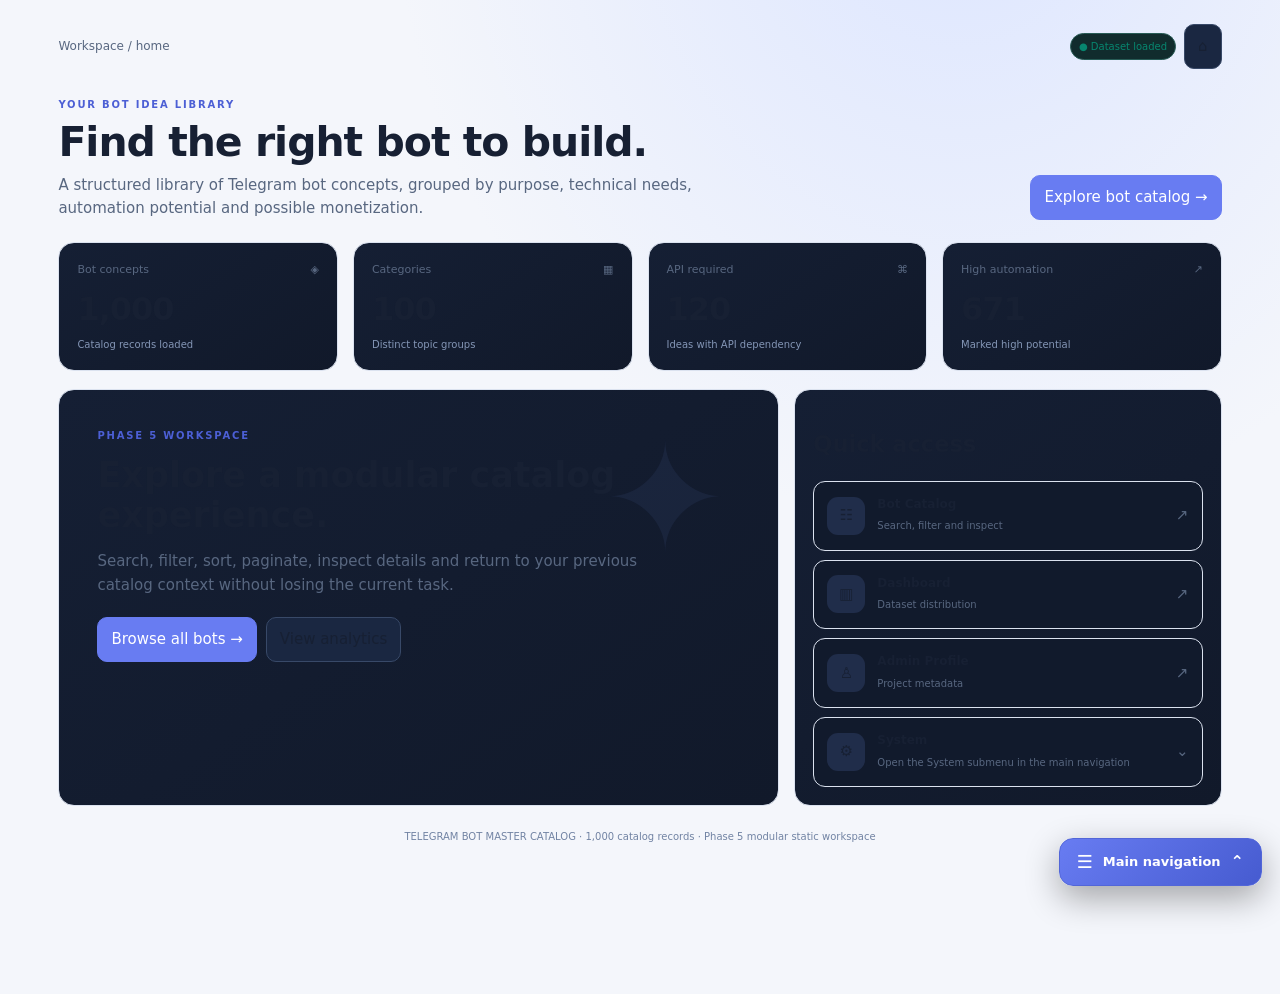
==== index.html @ 7a66b1f0 "feat: load Search Engine before Catalog UI" ====
<!doctype html>
<html lang="en">
<head>
<meta charset="utf-8"><meta name="viewport" content="width=device-width,initial-scale=1,viewport-fit=cover"><meta name="theme-color" content="#10172a"><meta http-equiv="Content-Security-Policy" content="default-src 'self'; script-src 'self'; connect-src 'self'; img-src 'self' data: blob:; style-src 'self' 'unsafe-inline'; base-uri 'self'; form-action 'self'; object-src 'none'">
<title>Telegram Bot Master Catalog</title>
<link rel="stylesheet" href="./assets/css/app.css">
</head>
<body>
<div class="shell">

<main><div class="topbar"><div class="breadcrumb">Workspace / <span id="breadcrumb">Home</span></div><div class="topright"><span class="status" id="dataStatus">● Loading data</span><button class="button" id="menuTop" aria-label="Go to Home">⌂</button></div></div>
<section class="page active" id="page-home"><div class="pagehead"><div><div class="eyebrow">Your bot idea library</div><h1>Find the right bot to build.</h1><p>A structured library of Telegram bot concepts, grouped by purpose, technical needs, automation potential and possible monetization.</p></div><button class="button primary" data-go="catalog">Explore bot catalog →</button></div><div class="grid stats"><div class="card"><div class="statlabel">Bot concepts <span>◈</span></div><strong class="statvalue" id="homeTotal">—</strong><div class="statfoot">Catalog records loaded</div></div><div class="card"><div class="statlabel">Categories <span>▦</span></div><strong class="statvalue" id="homeCats">—</strong><div class="statfoot">Distinct topic groups</div></div><div class="card"><div class="statlabel">API required <span>⌘</span></div><strong class="statvalue" id="homeApi">—</strong><div class="statfoot">Ideas with API dependency</div></div><div class="card"><div class="statlabel">High automation <span>↗</span></div><strong class="statvalue" id="homeAuto">—</strong><div class="statfoot">Marked high potential</div></div></div><div class="grid homegrid"><div class="card welcome"><div class="eyebrow">Phase 5 workspace</div><h2>Explore a modular catalog experience.</h2><p>Search, filter, sort, paginate, inspect details and return to your previous catalog context without losing the current task.</p><div class="actions"><button class="button primary" data-go="catalog">Browse all bots →</button><button class="button" data-go="dashboard">View analytics</button></div></div><div class="card"><h2>Quick access</h2><div class="quicklinks"><a class="quicklink" href="#catalog" data-route="catalog"><span class="quickicon">☷</span><span><strong>Bot Catalog</strong><small>Search, filter and inspect</small></span><span class="arrow">↗</span></a><a class="quicklink" href="#dashboard" data-route="dashboard"><span class="quickicon">▥</span><span><strong>Dashboard</strong><small>Dataset distribution</small></span><span class="arrow">↗</span></a><a class="quicklink" href="#profile" data-route="profile"><span class="quickicon">♙</span><span><strong>Admin Profile</strong><small>Project metadata</small></span><span class="arrow">↗</span></a><button class="quicklink quicklink-button" type="button" data-open-system-menu><span class="quickicon">⚙</span><span><strong>System</strong><small>Open the System submenu in the main navigation</small></span><span class="arrow">⌄</span></button></div></div></div></section>
<section class="page" id="page-dashboard"><div class="pagehead"><div><div class="eyebrow">Catalog analytics</div><h1>Dashboard</h1><p>Figures are calculated from the catalog dataset loaded in this browser session.</p></div><button class="button" data-go="catalog">Open catalog →</button></div><div class="grid stats"><div class="card"><div class="statlabel">Total records</div><strong class="statvalue" id="dashTotal">—</strong><div class="statfoot">Parsed bot entries</div></div><div class="card"><div class="statlabel">Unique categories</div><strong class="statvalue" id="dashCats">—</strong><div class="statfoot">Distinct category labels</div></div><div class="card"><div class="statlabel">API required</div><strong class="statvalue" id="dashApi">—</strong><div class="statfoot">Based on source labels</div></div><div class="card"><div class="statlabel">High automation</div><strong class="statvalue" id="dashAuto">—</strong><div class="statfoot">Based on source labels</div></div></div><div class="grid split"><div class="card"><h2>Largest categories</h2><p class="sub">Number of bot concepts in each category</p><div id="categoryBars" class="barlist"><div class="empty">Waiting for dataset…</div></div></div><div class="card"><h2>Automation potential</h2><p class="sub">Distribution based on source labels</p><div id="automationBars" class="barlist"><div class="empty">Waiting for dataset…</div></div><div class="notice">Analytics describe catalog labels; they do not verify external APIs, operating cost or commercial demand.</div></div></div></section>
<section class="page" id="page-catalog"><div class="pagehead"><div><div class="eyebrow">Explore and compare</div><h1>Bot Catalog</h1><p>Search bot concepts, narrow the result set, sort matches and inspect an individual concept.</p></div><button class="button" id="exportBtn">↓ Export filtered CSV</button></div><div class="notice" role="note">Catalog scope: these are buildable bot concepts, not a verified directory of live Telegram bots. Public bot usernames, existence and current availability are not asserted.</div><div class="grid stats"><div class="card"><div class="statlabel">Matching bots</div><strong class="statvalue" id="matchStat">—</strong><div class="statfoot">Current filters</div></div><div class="card"><div class="statlabel">Categories</div><strong class="statvalue" id="catalogCatStat">—</strong><div class="statfoot">Available groups</div></div><div class="card"><div class="statlabel">API required</div><strong class="statvalue" id="catalogApiStat">—</strong><div class="statfoot">Full dataset</div></div><div class="card"><div class="statlabel">Page size</div><strong class="statvalue" id="pageSizeStat">25</strong><div class="statfoot">Rows per page</div></div></div><div class="card" style="margin-bottom:14px"><div class="tablehead" style="padding:0 0 14px;border:0"><div><h2>Find a bot</h2><div class="sub">Search covers the available catalog fields.</div></div><button class="button" id="resetFilters">Reset filters</button></div><div class="filterbar"><div class="search"><span class="searchicon">⌕</span><input id="search" class="field" placeholder="Search name, ID, purpose, technology…" aria-label="Search bot catalog"></div><select id="category" class="field" aria-label="Filter by category"><option value="">All categories</option></select><select id="api" class="field" aria-label="Filter by API requirement"><option value="">Any API requirement</option><option value="yes">API required</option><option value="no">No / optional</option></select><select id="automation" class="field" aria-label="Filter by automation potential"><option value="">Any automation potential</option><option value="উচ্চ">High</option><option value="মাঝারি">Medium</option><option value="নিম্ন">Low</option></select><select id="sort" class="field" aria-label="Sort catalog"><option value="default">Sort: source order</option><option value="name-asc">Name A–Z</option><option value="name-desc">Name Z–A</option><option value="category">Category</option></select></div></div><div class="card tablecard"><div class="tablehead"><div><h2>Catalog records</h2><div class="sub" id="resultCount">Preparing records…</div></div><label style="display:flex;align-items:center;gap:7px;color:var(--muted);font-size:11px">Rows <select id="pageSize" class="field" style="width:82px;padding:6px"><option>25</option><option>50</option><option>100</option></select></label></div><div class="tablewrap"><table><thead><tr><th>Bot ID</th><th>Bot name</th><th>Category</th><th>API</th><th>Automation</th><th>Monetization</th><th>Open</th></tr></thead><tbody id="rows"><tr><td colspan="7" class="empty">Loading bot records…</td></tr></tbody></table></div><div class="pagination"><span id="pageInfo">Page 1</span><div class="pagbuttons"><button class="button" id="prev">← Previous</button><button class="button primary" id="next">Next →</button></div></div></div></section>
<section class="page" id="page-bot"><div class="pagehead"><div><div class="eyebrow">Individual record</div><h1>Bot Details</h1><p>Review the source fields for one catalog record. Direct Bot ID routes are supported.</p></div><button class="button" data-go="catalog">← Back to Bot Catalog</button></div><div id="botDetail"><div class="card empty">No bot selected. Open the catalog and select a record.</div></div></section>
<section class="page" id="page-profile"><div class="pagehead"><div><div class="eyebrow">Workspace ownership</div><h1>Admin Profile</h1><p>Project metadata only. Admin authentication is not implemented; this page is not an authentication or user-management system.</p></div></div><div class="grid profilegrid"><div class="card profilecard"><div class="avatar">UN</div><div class="eyebrow">Catalog Maintainer</div><h2>Unique Network BD</h2><p>Telegram Bot Master Catalog</p><div class="actions" style="justify-content:center"><a class="button primary" href="https://github.com/uniquenetworkbd/Telegram-Bot-Master-Catalog" target="_blank" rel="noopener">Open GitHub ↗</a></div></div><div class="card"><h2>Workspace profile</h2><p class="sub">Current static project metadata</p><div class="profilemeta"><div class="metarow"><span>Project</span><strong>Telegram Bot Master Catalog</strong></div><div class="metarow"><span>Repository</span><strong>uniquenetworkbd/Telegram-Bot-Master-Catalog</strong></div><div class="metarow"><span>Catalog target</span><strong>100 categories × 10 ideas</strong></div><div class="metarow"><span>Data format</span><strong>CSV dataset</strong></div><div class="metarow"><span>Hosting design</span><strong>GitHub Pages compatible</strong></div><div class="metarow"><span>Admin login</span><span class="tag amber">Not configured</span></div></div><div class="notice">No private account details, login controls or admin permissions are exposed here.</div></div></div></section>

<div class="footer">TELEGRAM BOT MASTER CATALOG · <span id="footerCount">Dataset not loaded</span> · Phase 5 modular static workspace</div></main>

<span id="page" hidden data-current="1"></span>
<script src="./assets/js/catalog-repository.js"></script><script src="./assets/js/app-shell.js"></script><script src="./assets/js/engine-core.js"></script><script src="./assets/js/module-manager.js"></script><script src="./assets/js/search-engine.js"></script><script src="./assets/js/catalog-feature.js"></script><script src="./assets/js/main-engine.js"></script>
<script src="./assets/js/global-bottom-nav.js"></script></body></html>
---- assets/css/app.css ----
:root{color-scheme:dark;--bg:#0b1020;--surface:#121a2d;--surface2:#18233a;--line:#293751;--text:#f3f6ff;--muted:#a0aec7;--accent:#8b9cff;--accent2:#62d9c2;--danger:#ff9d9d;--shadow:0 14px 40px #0003}*{box-sizing:border-box}html{scroll-behavior:smooth}body{margin:0;background:radial-gradient(ellipse at 75% -15%,#25396a 0,transparent 42%),var(--bg);color:var(--text);font:15px/1.55 Inter,ui-sans-serif,system-ui,-apple-system,BlinkMacSystemFont,"Segoe UI",sans-serif}button,input,select{font:inherit}button,a,select{touch-action:manipulation}button:focus-visible,a:focus-visible,input:focus-visible,select:focus-visible{outline:2px solid var(--accent);outline-offset:3px}.shell{min-height:100vh;display:grid;grid-template-columns:250px minmax(0,1fr)}.sidebar{position:sticky;top:0;height:100vh;padding:20px 15px;background:#0c1324;border-right:1px solid var(--line);display:flex;flex-direction:column;gap:24px;z-index:5}.brand{display:flex;align-items:center;gap:11px;padding:3px 7px}.brandmark{width:40px;height:40px;display:grid;place-items:center;border-radius:13px;background:linear-gradient(135deg,#6687ff,#8c62e8);font-size:21px;flex:none}.brand strong{display:block;font-size:13px}.brand small{color:var(--muted);font-size:9px;letter-spacing:1.5px}.navlabel{padding:0 11px;color:#7384a6;font-size:10px;letter-spacing:1.7px;font-weight:800}.nav{display:grid;gap:6px}.nav>a{display:flex;align-items:center;gap:11px;padding:11px 12px;border-radius:11px;color:var(--muted);text-decoration:none}.nav>a:hover,.nav>a.active{background:#1c2944;color:var(--text)}.nav>a.active{box-shadow:inset 3px 0 var(--accent)}.nav-parent{width:100%;display:flex;align-items:center;gap:11px;padding:11px 12px;border:0;border-radius:11px;background:#1c2944;color:var(--text);text-align:left;font:inherit;cursor:pointer}.nav-parent .navicon{width:22px;text-align:center;font-size:17px}.nav-chevron{margin-left:auto;color:var(--muted);transition:transform .15s}.nav-parent[aria-expanded=false] .nav-chevron{transform:rotate(-90deg)}.nav-submenu{display:grid;gap:4px;margin:0 0 5px 17px;padding:5px 0 5px 10px;border-left:1px solid #354565}.nav-submenu[hidden]{display:none}.nav-submenu a{display:flex;align-items:center;gap:8px;padding:9px 10px;border-radius:9px;color:var(--muted);font-size:11px;text-decoration:none;line-height:1.3}.nav-submenu a:hover,.nav-submenu a[aria-current=page]{background:#18253d;color:var(--text)}.subnavicon{width:16px;text-align:center;font-size:13px}.navicon{width:22px;text-align:center;font-size:17px}.sidebarbottom{margin-top:auto;border:1px solid var(--line);background:#121b2e;border-radius:14px;padding:13px;color:var(--muted);font-size:11px}.online{display:inline-block;width:7px;height:7px;border-radius:50%;background:var(--accent2);margin-right:6px}main{min-width:0;padding:24px clamp(14px,3vw,42px) 42px}.topbar{display:flex;justify-content:space-between;align-items:center;gap:12px;margin-bottom:28px}.breadcrumb{font-size:12px;color:var(--muted)}.topright{display:flex;align-items:center;gap:8px}.status,.tag{display:inline-flex;align-items:center;border:1px solid #364661;border-radius:99px;padding:5px 8px;font-size:10px;white-space:nowrap;color:#b9c8e2}.status{border-color:#275b55;background:#112c2d;color:var(--accent2)}.tag.green{border-color:#276259;background:#102d2d;color:#7ee4cc}.tag.amber{border-color:#695532;background:#302514;color:#ffd08a}.tag.red{border-color:#7b3b48;background:#321923;color:#ffb2bd}.tag.blue{border-color:#40577e;background:#182640;color:#a9c1ed}.button{display:inline-flex;justify-content:center;align-items:center;gap:7px;border:1px solid #384968;background:#1a2741;color:var(--text);border-radius:10px;padding:10px 13px;cursor:pointer;text-decoration:none;white-space:nowrap}.button:hover{background:#263755}.button.primary{background:#687cf2;border-color:#687cf2;color:#fff}.button:disabled{opacity:.45;cursor:not-allowed}.page{display:none}.page.active{display:block}.eyebrow{color:var(--accent);font-size:10px;font-weight:800;letter-spacing:1.8px;text-transform:uppercase}.pagehead{display:flex;justify-content:space-between;align-items:flex-end;gap:18px;margin-bottom:22px}.pagehead h1{font-size:clamp(28px,3.2vw,42px);line-height:1.1;letter-spacing:-1px;margin:7px 0 9px}.pagehead p{max-width:700px;color:var(--muted);margin:0}.grid{display:grid;gap:15px}.stats{grid-template-columns:repeat(4,minmax(0,1fr));margin:18px 0}.card{background:linear-gradient(145deg,#151f34,#11192a);border:1px solid var(--line);border-radius:16px;padding:18px;min-width:0}.statlabel{display:flex;justify-content:space-between;gap:8px;color:var(--muted);font-size:11px}.statvalue{display:block;font-size:clamp(24px,2.5vw,33px);font-weight:750;letter-spacing:-1px;margin:7px 0 2px}.statfoot{font-size:10px;color:#8496b6}.homegrid{grid-template-columns:minmax(0,1.35fr) minmax(250px,.8fr)}.welcome{padding:clamp(22px,4vw,38px);min-height:235px;position:relative;overflow:hidden}.welcome:after{content:"✦";position:absolute;right:7%;top:8%;font-size:150px;line-height:1;color:#8295ff12;pointer-events:none}.welcome h2{font-size:clamp(24px,3vw,35px);line-height:1.15;max-width:560px;margin:11px 0}.welcome p{color:var(--muted);max-width:560px}.actions{display:flex;gap:9px;flex-wrap:wrap;margin-top:20px}.quicklinks{display:grid;gap:9px}.quicklink{display:flex;align-items:center;gap:12px;padding:13px;border:1px solid var(--line);border-radius:12px;text-decoration:none;color:var(--text);background:#111a2c}.quicklink-button{width:100%;text-align:left;font:inherit;cursor:pointer}.quicklink-button:hover{border-color:var(--accent)}.quickicon{width:38px;height:38px;display:grid;place-items:center;background:#202d4a;border-radius:11px;flex:none}.quicklink strong{display:block;font-size:12px}.quicklink small{color:var(--muted);font-size:10px}.arrow{margin-left:auto;color:var(--muted)}.split{grid-template-columns:repeat(2,minmax(0,1fr))}.barlist{display:grid;gap:13px}.barrow{display:grid;grid-template-columns:minmax(95px,1fr) minmax(70px,2fr) auto;align-items:center;gap:10px;font-size:11px}.bartrack{height:8px;background:#26324a;border-radius:99px;overflow:hidden}.barfill{height:100%;background:linear-gradient(90deg,#7288ff,#60d8c0);border-radius:99px}.barvalue{color:var(--muted)}.filterbar{display:grid;grid-template-columns:minmax(180px,2fr) repeat(4,minmax(115px,1fr));gap:9px}.field{width:100%;min-width:0;background:#0c1425;color:var(--text);border:1px solid #33435f;border-radius:10px;padding:10px 11px}.field::placeholder{color:#7889a8}.search{position:relative}.search .field{padding-left:35px}.searchicon{position:absolute;left:12px;top:9px;color:#8192b0}.tablecard{padding:0;overflow:hidden}.tablehead{padding:16px 17px;display:flex;justify-content:space-between;align-items:center;gap:10px;border-bottom:1px solid var(--line)}.tablehead h2{font-size:15px;margin:0}.sub{color:var(--muted);font-size:11px}.tablewrap{width:100%;overflow:auto}table{border-collapse:collapse;width:100%;min-width:790px}th,td{text-align:left;padding:12px 13px;border-bottom:1px solid #25324a}th{background:#0e1729;color:#8798b7;font-size:9px;text-transform:uppercase;letter-spacing:.8px}td{font-size:11px;color:#dce5f7}.botlink{color:#f2f5ff;font-weight:700;text-decoration:none}.botlink:hover{color:var(--accent)}.mono{font:10px ui-monospace,SFMono-Regular,monospace;color:#91a7ca}.pagination{display:flex;align-items:center;justify-content:space-between;gap:10px;padding:14px 17px;color:var(--muted);font-size:11px}.pagbuttons{display:flex;gap:6px}.empty{text-align:center;padding:30px;color:var(--muted)}.notice{margin-top:13px;border:1px solid #3c4c70;background:#141f34;border-radius:11px;padding:12px;color:var(--muted);font-size:11px}.detailhero{display:flex;align-items:flex-start;gap:14px;padding:23px}.detailmark{width:54px;height:54px;display:grid;place-items:center;flex:none;border-radius:15px;background:linear-gradient(135deg,#263d73,#493c7c);font-size:23px}.detailhero h2{font-size:clamp(22px,3vw,31px);margin:2px 0 5px}.detailhero p{margin:0;color:var(--muted)}.detailgrid{grid-template-columns:repeat(2,minmax(0,1fr));margin-top:15px}.detailitem label{display:block;color:#8fa1c0;font-size:9px;text-transform:uppercase;letter-spacing:1px;margin-bottom:6px}.detailitem p{white-space:pre-wrap;overflow-wrap:anywhere;margin:0}.detailitem.wide{grid-column:1/-1}.profilegrid{grid-template-columns:minmax(230px,.7fr) minmax(0,1.3fr)}.profilecard{text-align:center;padding:27px}.avatar{width:76px;height:76px;margin:0 auto 13px;border-radius:24px;display:grid;place-items:center;background:linear-gradient(135deg,#7289ff,#5acfbf);font-size:29px;font-weight:800}.profilecard h2{font-size:19px;margin:4px 0}.profilecard p{color:var(--muted);font-size:11px;margin:3px}.profilemeta{display:grid}.metarow{display:flex;justify-content:space-between;gap:14px;padding:12px 0;border-bottom:1px solid var(--line);font-size:12px}.metarow:last-child{border:0}.metarow span:first-child{color:var(--muted)}.systemlist{display:grid;gap:9px}.systemrow{display:flex;align-items:center;gap:12px;padding:14px;border:1px solid var(--line);border-radius:11px;background:#111a2c}.systemicon{width:36px;height:36px;display:grid;place-items:center;border-radius:10px;background:#202e49;flex:none}.systemrow>div:nth-child(2){min-width:0;flex:1}.systemrow strong{display:block;font-size:12px}.systemrow p{margin:3px 0 0;color:var(--muted);font-size:10px}.runtime-grid{grid-template-columns:repeat(2,minmax(0,1fr))}.runtime-headline{display:flex;align-items:flex-start;justify-content:space-between;gap:12px;margin-bottom:13px}.runtime-headline>div:first-child>strong{font-size:16px}.runtime-headline p{margin:3px 0 0;color:var(--muted);font-size:10px}.runtime-meta{display:flex;gap:7px;align-items:center;flex-wrap:wrap;justify-content:flex-end;color:var(--muted);font-size:9px}.theme-panel{display:grid;grid-template-columns:minmax(0,1fr) minmax(150px,.55fr);align-items:center;gap:14px}.theme-panel p{color:var(--muted);margin:3px 0 0;font-size:11px}.footer{text-align:center;color:#7183a3;font-size:10px;padding:23px 0 0}.bottom-nav,.more-menu{display:none}
:root[data-theme=light]{color-scheme:light;--bg:#f4f6fb;--surface:#fff;--surface2:#edf1fa;--line:#dbe2ef;--text:#172033;--muted:#586780;--accent:#4c5fd5;--accent2:#07866f;--danger:#b42318;--shadow:0 14px 40px #24365a1a}:root[data-theme=light] body{background:radial-gradient(ellipse at 75% -15%,#dce5ff 0,transparent 42%),var(--bg)}:root[data-theme=light] .sidebar,:root[data-theme=light] .card,:root[data-theme=light] .quicklink,:root[data-theme=light] .systemrow{background:#fff;border-color:var(--line)}:root[data-theme=light] .nav a:hover,:root[data-theme=light] .nav a.active{background:#e9edff;color:#172033}:root[data-theme=light] .button{background:#f0f3fb;color:var(--text);border-color:#d3dced}:root[data-theme=light] .button.primary{background:#4c5fd5;color:#fff;border-color:#4c5fd5}:root[data-theme=light] .field{background:#fff;color:var(--text);border-color:#cbd5e5}:root[data-theme=light] th{background:#edf1f8;color:#586780}:root[data-theme=light] td{color:#27354b;border-color:#e1e7f0}:root[data-theme=light] .bartrack{background:#e3e8f2}:root[data-theme=light] .notice{background:#f0f4ff;border-color:#d4def5;color:#465570}:root[data-theme=light] .status{background:#e5f7f1;border-color:#b7e7d9;color:#08745f}:root[data-theme=light] .quickicon,:root[data-theme=light] .systemicon{background:#e8edfb}
@media(prefers-color-scheme:light){:root:not([data-theme]){color-scheme:light;--bg:#f4f6fb;--surface:#fff;--surface2:#edf1fa;--line:#dbe2ef;--text:#172033;--muted:#586780;--accent:#4c5fd5;--accent2:#07866f;--danger:#b42318}:root:not([data-theme]) body{background:radial-gradient(ellipse at 75% -15%,#dce5ff 0,transparent 42%),var(--bg)}}
@media(max-width:1080px){.shell{grid-template-columns:215px minmax(0,1fr)}.stats{grid-template-columns:repeat(2,minmax(0,1fr))}.filterbar{grid-template-columns:repeat(2,minmax(0,1fr))}.homegrid{grid-template-columns:1fr}}
@media(max-width:720px){.shell{display:block;padding-bottom:calc(76px + env(safe-area-inset-bottom))}.sidebar{position:sticky;top:0;height:auto;padding:9px 12px;gap:0;border-right:0;border-bottom:1px solid var(--line);background:color-mix(in srgb,var(--bg) 94%,transparent);backdrop-filter:blur(12px)}.sidebar>div:nth-child(2){display:none}.bottom-nav{position:fixed;display:grid;grid-template-columns:repeat(4,minmax(0,1fr));gap:4px;left:0;right:0;bottom:0;z-index:20;padding:8px 8px calc(8px + env(safe-area-inset-bottom));background:color-mix(in srgb,var(--bg) 95%,transparent);border-top:1px solid var(--line);backdrop-filter:blur(16px)}.bottom-nav button{min-height:48px;border:0;border-radius:12px;background:transparent;color:var(--muted);display:flex;flex-direction:column;align-items:center;justify-content:center;gap:2px;font-size:10px;cursor:pointer}.bottom-nav button .navicon{font-size:17px;line-height:1.1}.bottom-nav button.active{background:var(--surface2);color:var(--accent);font-weight:700}.more-menu{position:fixed;display:none;bottom:calc(75px + env(safe-area-inset-bottom));left:10px;right:10px;z-index:21;padding:9px;border:1px solid var(--line);border-radius:15px;background:var(--bg);box-shadow:var(--shadow)}.more-menu.open{display:grid;gap:6px}.more-menu a{display:flex;align-items:center;gap:9px;padding:12px;border-radius:10px;color:var(--text);text-decoration:none;background:var(--surface2);border:1px solid var(--line)}.mobile-system-group{display:grid;gap:5px;padding:7px;border:1px solid var(--line);border-radius:12px;background:var(--surface)}.mobile-system-title{display:flex;align-items:center;gap:8px;padding:6px 5px 8px;color:var(--accent);font-size:12px}.mobile-system-group a{margin-left:12px;padding:10px;border:0;background:var(--surface2)}.brand{padding:0 3px}.brandmark{width:35px;height:35px;border-radius:11px}.brand strong{font-size:12px}.brand small{font-size:8px}.navlabel,.sidebarbottom{display:none}main{padding:16px 12px 28px}.topbar{margin-bottom:21px}.pagehead{align-items:flex-start;flex-direction:column;gap:12px;margin-bottom:19px}.pagehead h1{font-size:29px}.pagehead .button{width:100%}.stats{gap:9px;margin:14px 0}.card{padding:14px;border-radius:14px}.statvalue{font-size:24px}.filterbar{grid-template-columns:1fr}.tablehead{align-items:flex-start;flex-direction:column}.pagination{align-items:flex-start;flex-direction:column}.detailgrid,.split,.profilegrid{grid-template-columns:1fr}.detailitem.wide{grid-column:auto}.detailhero{padding:17px}.runtime-grid{grid-template-columns:1fr}.runtime-headline{flex-direction:column}.runtime-meta{justify-content:flex-start}.theme-panel{grid-template-columns:1fr}.systemrow{align-items:flex-start}.systemrow .tag{margin-top:2px}.tablewrap{overflow:visible}table{display:block;min-width:0;width:100%}table thead{display:none}table tbody{display:grid;gap:9px;padding:9px}table tbody tr{display:grid;grid-template-columns:minmax(0,1fr) minmax(0,1fr);gap:3px 8px;padding:10px;border:1px solid var(--line);border-radius:12px;background:var(--surface)}table tbody td{display:block;min-width:0;overflow-wrap:anywhere;padding:3px 2px;border:0;white-space:normal}table tbody td:nth-child(1){grid-column:1;grid-row:1}table tbody td:nth-child(2){grid-column:1/-1;grid-row:2;font-size:13px}table tbody td:nth-child(3){grid-column:1/-1;grid-row:3;color:var(--muted)}table tbody td:nth-child(4){grid-column:1;grid-row:4}table tbody td:nth-child(5){grid-column:2;grid-row:4}table tbody td:nth-child(6){grid-column:1;grid-row:5}table tbody td:nth-child(7){grid-column:2;grid-row:5;justify-self:end}table tbody td:nth-child(7) .button{min-height:44px}}
@media(max-width:380px){.stats{grid-template-columns:repeat(2,minmax(0,1fr))}.statvalue{font-size:21px}.status{padding:4px 6px}.breadcrumb{font-size:10px}}@media(prefers-reduced-motion:reduce){*,*::before,*::after{scroll-behavior:auto!important;transition:none!important;animation:none!important}}

/* Unified bottom navigation module — shared across every platform page */
body{padding-bottom:calc(94px + env(safe-area-inset-bottom))}
.tbmc-bottom-navigation{position:fixed;right:18px;bottom:calc(14px + env(safe-area-inset-bottom));z-index:1000;font-family:inherit;color:var(--text);isolation:isolate}
.tbmc-bottom-toggle{display:flex;align-items:center;justify-content:center;gap:10px;min-height:48px;padding:0 17px;border:1px solid #5266d8;border-radius:14px;background:linear-gradient(135deg,#687cf2,#465bd0);color:#fff;box-shadow:0 12px 34px #0005;font:inherit;font-size:13px;font-weight:600;line-height:1.2;cursor:pointer}
.tbmc-bottom-toggle:focus-visible,.tbmc-bottom-navigation a:focus-visible,.tbmc-system-toggle:focus-visible{outline:3px solid #9eb0ff;outline-offset:3px}
.tbmc-bottom-toggle-icon{font-size:18px}.tbmc-bottom-chevron{font-size:16px;transition:transform .18s}
.tbmc-bottom-toggle[aria-expanded=true] .tbmc-bottom-chevron{transform:rotate(180deg)}
.tbmc-bottom-panel{position:absolute;right:0;bottom:calc(100% + 10px);width:min(340px,calc(100vw - 24px));max-height:min(68vh,620px);overflow:auto;overscroll-behavior:contain;display:grid;gap:5px;padding:10px;border:1px solid var(--line);border-radius:17px;background:var(--bg);box-shadow:0 20px 65px #0007;backdrop-filter:blur(18px)}
.tbmc-bottom-panel[hidden],.tbmc-system-links[hidden]{display:none}
.tbmc-panel-heading{display:grid;grid-template-columns:25px 1fr;align-items:center;gap:2px 8px;padding:9px 9px 12px;margin-bottom:3px;border-bottom:1px solid var(--line)}
.tbmc-panel-heading>span:first-child{grid-row:span 2;color:var(--accent);font-size:20px}.tbmc-panel-heading strong{font-size:12px}.tbmc-panel-caption{grid-column:2;color:var(--muted);font-size:8px;letter-spacing:1.5px}
.tbmc-bottom-panel>a,.tbmc-system-links>a{display:flex;align-items:center;gap:10px;min-height:42px;padding:10px 11px;border:1px solid transparent;border-radius:10px;color:var(--text);text-decoration:none;font-size:12px}
.tbmc-bottom-panel a:hover,.tbmc-bottom-panel a[aria-current=page]{background:var(--surface2);border-color:var(--line)}
.tbmc-bottom-panel a[aria-current=page]{color:var(--accent);font-weight:700}
.tbmc-link-icon{width:24px;min-width:24px;height:24px;display:grid;place-items:center;border-radius:7px;background:var(--surface2);color:var(--accent);font-size:14px}
.tbmc-system-group{margin-top:4px;padding:5px;border:1px solid var(--line);border-radius:12px;background:var(--surface2)}
.tbmc-system-toggle{display:flex;align-items:center;gap:9px;width:100%;min-height:40px;padding:7px;border:0;border-radius:8px;background:transparent;color:var(--text);font:inherit;text-align:left;cursor:pointer}
.tbmc-system-toggle strong{font-size:12px}.tbmc-system-chevron{margin-left:auto;transition:transform .18s}.tbmc-system-toggle[aria-expanded=false] .tbmc-system-chevron{transform:rotate(-90deg)}
.tbmc-system-links{display:grid;gap:3px;padding:3px 0 2px 12px}.tbmc-system-links>a{min-height:38px;font-size:11px}
@media(max-width:720px){body{padding-bottom:calc(90px + env(safe-area-inset-bottom))}.tbmc-bottom-navigation{right:12px;bottom:calc(10px + env(safe-area-inset-bottom))}.tbmc-bottom-toggle{min-height:46px;padding:0 14px;border-radius:13px}.tbmc-bottom-panel{max-height:68vh;width:min(340px,calc(100vw - 24px))}}
/* The shared module replaces the old page-specific navigation layouts. */
body:has(.tbmc-bottom-navigation) .sidebar,body:has(.tbmc-bottom-navigation) .bottom-nav,body:has(.tbmc-bottom-navigation) .more-menu{display:none!important}
body:has(.tbmc-bottom-navigation) .shell{display:block!important;padding-bottom:0!important}
body:has(.tbmc-bottom-navigation) .shell>main{max-width:1240px;margin:0 auto}
body:has(.tbmc-bottom-navigation) .global-nav{display:none!important}
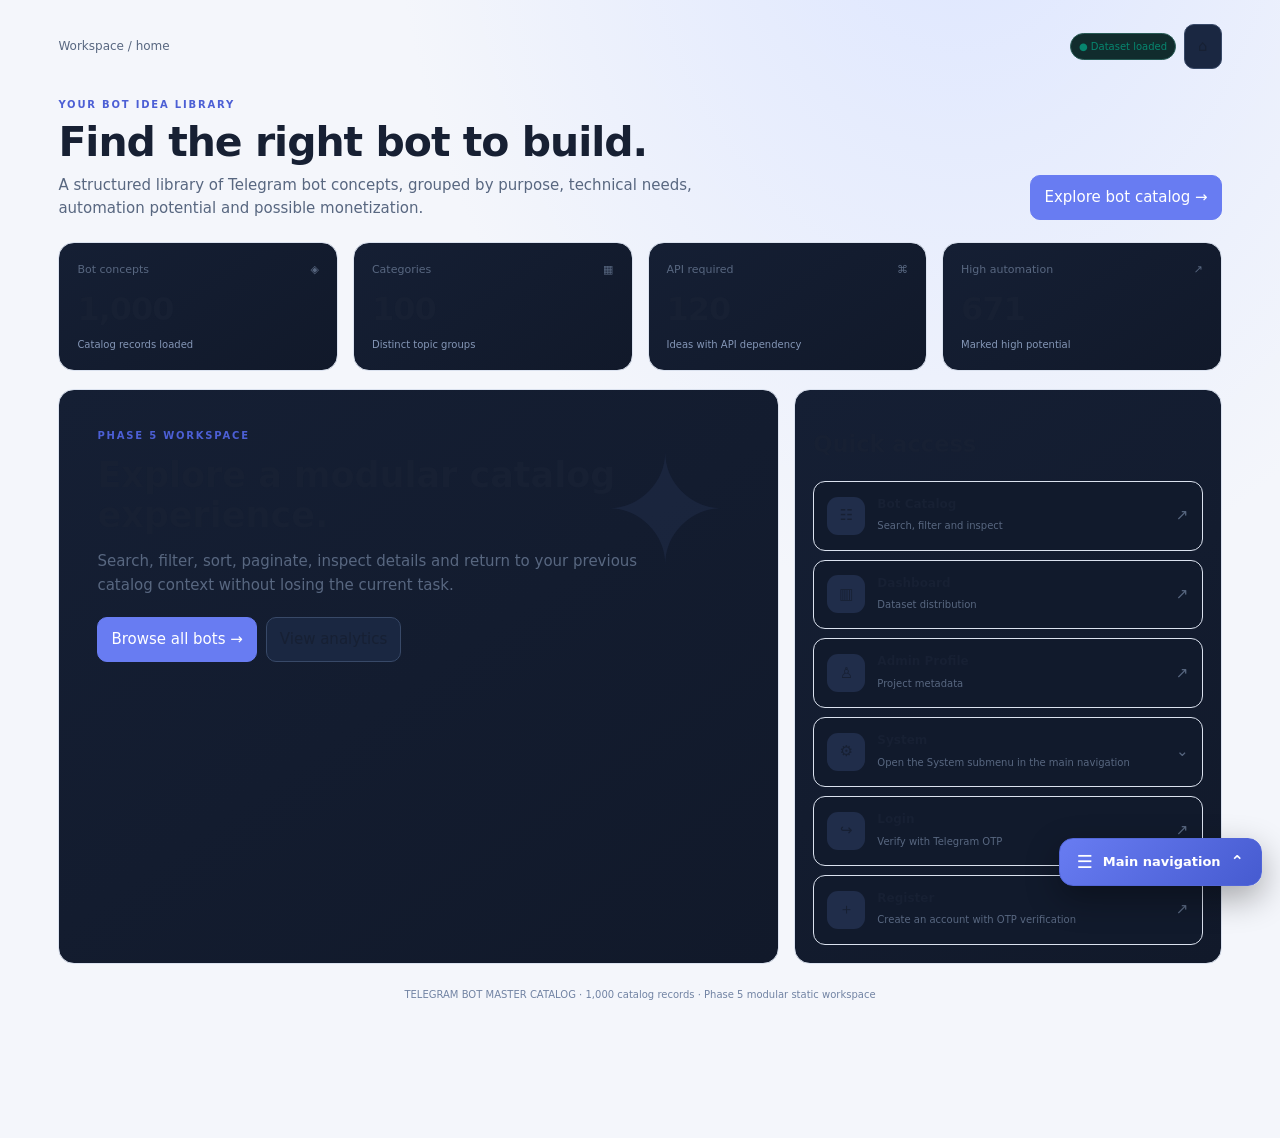
==== commit e1aaf2cc: "feat(auth): link login and registration from workspace home" ====
--- a/index.html
+++ b/index.html
@@ -9,7 +9,7 @@
 <div class="shell">
 
 <main><div class="topbar"><div class="breadcrumb">Workspace / <span id="breadcrumb">Home</span></div><div class="topright"><span class="status" id="dataStatus">● Loading data</span><button class="button" id="menuTop" aria-label="Go to Home">⌂</button></div></div>
-<section class="page active" id="page-home"><div class="pagehead"><div><div class="eyebrow">Your bot idea library</div><h1>Find the right bot to build.</h1><p>A structured library of Telegram bot concepts, grouped by purpose, technical needs, automation potential and possible monetization.</p></div><button class="button primary" data-go="catalog">Explore bot catalog →</button></div><div class="grid stats"><div class="card"><div class="statlabel">Bot concepts <span>◈</span></div><strong class="statvalue" id="homeTotal">—</strong><div class="statfoot">Catalog records loaded</div></div><div class="card"><div class="statlabel">Categories <span>▦</span></div><strong class="statvalue" id="homeCats">—</strong><div class="statfoot">Distinct topic groups</div></div><div class="card"><div class="statlabel">API required <span>⌘</span></div><strong class="statvalue" id="homeApi">—</strong><div class="statfoot">Ideas with API dependency</div></div><div class="card"><div class="statlabel">High automation <span>↗</span></div><strong class="statvalue" id="homeAuto">—</strong><div class="statfoot">Marked high potential</div></div></div><div class="grid homegrid"><div class="card welcome"><div class="eyebrow">Phase 5 workspace</div><h2>Explore a modular catalog experience.</h2><p>Search, filter, sort, paginate, inspect details and return to your previous catalog context without losing the current task.</p><div class="actions"><button class="button primary" data-go="catalog">Browse all bots →</button><button class="button" data-go="dashboard">View analytics</button></div></div><div class="card"><h2>Quick access</h2><div class="quicklinks"><a class="quicklink" href="#catalog" data-route="catalog"><span class="quickicon">☷</span><span><strong>Bot Catalog</strong><small>Search, filter and inspect</small></span><span class="arrow">↗</span></a><a class="quicklink" href="#dashboard" data-route="dashboard"><span class="quickicon">▥</span><span><strong>Dashboard</strong><small>Dataset distribution</small></span><span class="arrow">↗</span></a><a class="quicklink" href="#profile" data-route="profile"><span class="quickicon">♙</span><span><strong>Admin Profile</strong><small>Project metadata</small></span><span class="arrow">↗</span></a><button class="quicklink quicklink-button" type="button" data-open-system-menu><span class="quickicon">⚙</span><span><strong>System</strong><small>Open the System submenu in the main navigation</small></span><span class="arrow">⌄</span></button></div></div></div></section>
+<section class="page active" id="page-home"><div class="pagehead"><div><div class="eyebrow">Your bot idea library</div><h1>Find the right bot to build.</h1><p>A structured library of Telegram bot concepts, grouped by purpose, technical needs, automation potential and possible monetization.</p></div><button class="button primary" data-go="catalog">Explore bot catalog →</button></div><div class="grid stats"><div class="card"><div class="statlabel">Bot concepts <span>◈</span></div><strong class="statvalue" id="homeTotal">—</strong><div class="statfoot">Catalog records loaded</div></div><div class="card"><div class="statlabel">Categories <span>▦</span></div><strong class="statvalue" id="homeCats">—</strong><div class="statfoot">Distinct topic groups</div></div><div class="card"><div class="statlabel">API required <span>⌘</span></div><strong class="statvalue" id="homeApi">—</strong><div class="statfoot">Ideas with API dependency</div></div><div class="card"><div class="statlabel">High automation <span>↗</span></div><strong class="statvalue" id="homeAuto">—</strong><div class="statfoot">Marked high potential</div></div></div><div class="grid homegrid"><div class="card welcome"><div class="eyebrow">Phase 5 workspace</div><h2>Explore a modular catalog experience.</h2><p>Search, filter, sort, paginate, inspect details and return to your previous catalog context without losing the current task.</p><div class="actions"><button class="button primary" data-go="catalog">Browse all bots →</button><button class="button" data-go="dashboard">View analytics</button></div></div><div class="card"><h2>Quick access</h2><div class="quicklinks"><a class="quicklink" href="#catalog" data-route="catalog"><span class="quickicon">☷</span><span><strong>Bot Catalog</strong><small>Search, filter and inspect</small></span><span class="arrow">↗</span></a><a class="quicklink" href="#dashboard" data-route="dashboard"><span class="quickicon">▥</span><span><strong>Dashboard</strong><small>Dataset distribution</small></span><span class="arrow">↗</span></a><a class="quicklink" href="#profile" data-route="profile"><span class="quickicon">♙</span><span><strong>Admin Profile</strong><small>Project metadata</small></span><span class="arrow">↗</span></a><button class="quicklink quicklink-button" type="button" data-open-system-menu><span class="quickicon">⚙</span><span><strong>System</strong><small>Open the System submenu in the main navigation</small></span><span class="arrow">⌄</span></button><a class="quicklink" href="./login.html"><span class="quickicon">↪</span><span><strong>Login</strong><small>Verify with Telegram OTP</small></span><span class="arrow">↗</span></a><a class="quicklink" href="./register.html"><span class="quickicon">＋</span><span><strong>Register</strong><small>Create an account with OTP verification</small></span><span class="arrow">↗</span></a></div></div></div></section>
 <section class="page" id="page-dashboard"><div class="pagehead"><div><div class="eyebrow">Catalog analytics</div><h1>Dashboard</h1><p>Figures are calculated from the catalog dataset loaded in this browser session.</p></div><button class="button" data-go="catalog">Open catalog →</button></div><div class="grid stats"><div class="card"><div class="statlabel">Total records</div><strong class="statvalue" id="dashTotal">—</strong><div class="statfoot">Parsed bot entries</div></div><div class="card"><div class="statlabel">Unique categories</div><strong class="statvalue" id="dashCats">—</strong><div class="statfoot">Distinct category labels</div></div><div class="card"><div class="statlabel">API required</div><strong class="statvalue" id="dashApi">—</strong><div class="statfoot">Based on source labels</div></div><div class="card"><div class="statlabel">High automation</div><strong class="statvalue" id="dashAuto">—</strong><div class="statfoot">Based on source labels</div></div></div><div class="grid split"><div class="card"><h2>Largest categories</h2><p class="sub">Number of bot concepts in each category</p><div id="categoryBars" class="barlist"><div class="empty">Waiting for dataset…</div></div></div><div class="card"><h2>Automation potential</h2><p class="sub">Distribution based on source labels</p><div id="automationBars" class="barlist"><div class="empty">Waiting for dataset…</div></div><div class="notice">Analytics describe catalog labels; they do not verify external APIs, operating cost or commercial demand.</div></div></div></section>
 <section class="page" id="page-catalog"><div class="pagehead"><div><div class="eyebrow">Explore and compare</div><h1>Bot Catalog</h1><p>Search bot concepts, narrow the result set, sort matches and inspect an individual concept.</p></div><button class="button" id="exportBtn">↓ Export filtered CSV</button></div><div class="notice" role="note">Catalog scope: these are buildable bot concepts, not a verified directory of live Telegram bots. Public bot usernames, existence and current availability are not asserted.</div><div class="grid stats"><div class="card"><div class="statlabel">Matching bots</div><strong class="statvalue" id="matchStat">—</strong><div class="statfoot">Current filters</div></div><div class="card"><div class="statlabel">Categories</div><strong class="statvalue" id="catalogCatStat">—</strong><div class="statfoot">Available groups</div></div><div class="card"><div class="statlabel">API required</div><strong class="statvalue" id="catalogApiStat">—</strong><div class="statfoot">Full dataset</div></div><div class="card"><div class="statlabel">Page size</div><strong class="statvalue" id="pageSizeStat">25</strong><div class="statfoot">Rows per page</div></div></div><div class="card" style="margin-bottom:14px"><div class="tablehead" style="padding:0 0 14px;border:0"><div><h2>Find a bot</h2><div class="sub">Search covers the available catalog fields.</div></div><button class="button" id="resetFilters">Reset filters</button></div><div class="filterbar"><div class="search"><span class="searchicon">⌕</span><input id="search" class="field" placeholder="Search name, ID, purpose, technology…" aria-label="Search bot catalog"></div><select id="category" class="field" aria-label="Filter by category"><option value="">All categories</option></select><select id="api" class="field" aria-label="Filter by API requirement"><option value="">Any API requirement</option><option value="yes">API required</option><option value="no">No / optional</option></select><select id="automation" class="field" aria-label="Filter by automation potential"><option value="">Any automation potential</option><option value="উচ্চ">High</option><option value="মাঝারি">Medium</option><option value="নিম্ন">Low</option></select><select id="sort" class="field" aria-label="Sort catalog"><option value="default">Sort: source order</option><option value="name-asc">Name A–Z</option><option value="name-desc">Name Z–A</option><option value="category">Category</option></select></div></div><div class="card tablecard"><div class="tablehead"><div><h2>Catalog records</h2><div class="sub" id="resultCount">Preparing records…</div></div><label style="display:flex;align-items:center;gap:7px;color:var(--muted);font-size:11px">Rows <select id="pageSize" class="field" style="width:82px;padding:6px"><option>25</option><option>50</option><option>100</option></select></label></div><div class="tablewrap"><table><thead><tr><th>Bot ID</th><th>Bot name</th><th>Category</th><th>API</th><th>Automation</th><th>Monetization</th><th>Open</th></tr></thead><tbody id="rows"><tr><td colspan="7" class="empty">Loading bot records…</td></tr></tbody></table></div><div class="pagination"><span id="pageInfo">Page 1</span><div class="pagbuttons"><button class="button" id="prev">← Previous</button><button class="button primary" id="next">Next →</button></div></div></div></section>
 <section class="page" id="page-bot"><div class="pagehead"><div><div class="eyebrow">Individual record</div><h1>Bot Details</h1><p>Review the source fields for one catalog record. Direct Bot ID routes are supported.</p></div><button class="button" data-go="catalog">← Back to Bot Catalog</button></div><div id="botDetail"><div class="card empty">No bot selected. Open the catalog and select a record.</div></div></section>
@@ -18,5 +18,5 @@
 <div class="footer">TELEGRAM BOT MASTER CATALOG · <span id="footerCount">Dataset not loaded</span> · Phase 5 modular static workspace</div></main>
 
 <span id="page" hidden data-current="1"></span>
-<script src="./assets/js/catalog-repository.js"></script><script src="./assets/js/app-shell.js"></script><script src="./assets/js/engine-core.js"></script><script src="./assets/js/module-manager.js"></script><script src="./assets/js/search-engine.js"></script><script src="./assets/js/catalog-feature.js"></script><script src="./assets/js/main-engine.js"></script>
+<script src="./assets/js/catalog-repository.js"></script><script src="./assets/js/app-shell.js"></script><script src="./assets/js/engine-core.js"></script><script src="./assets/js/history-engine.js"></script><script src="./assets/js/module-manager.js"></script><script src="./assets/js/search-engine.js"></script><script src="./assets/js/analytics-engine.js"></script><script src="./assets/js/logging-engine.js"></script><script src="./assets/js/security-engine.js"></script><script src="./assets/js/admin-engine.js"></script><script src="./assets/js/system-engine.js"></script><script src="./assets/js/bot-engine.js"></script><script src="./assets/js/bot-modules/catalog-query.js"></script><script src="./assets/js/catalog-feature.js"></script><script src="./assets/js/main-engine.js"></script>
 <script src="./assets/js/global-bottom-nav.js"></script></body></html>
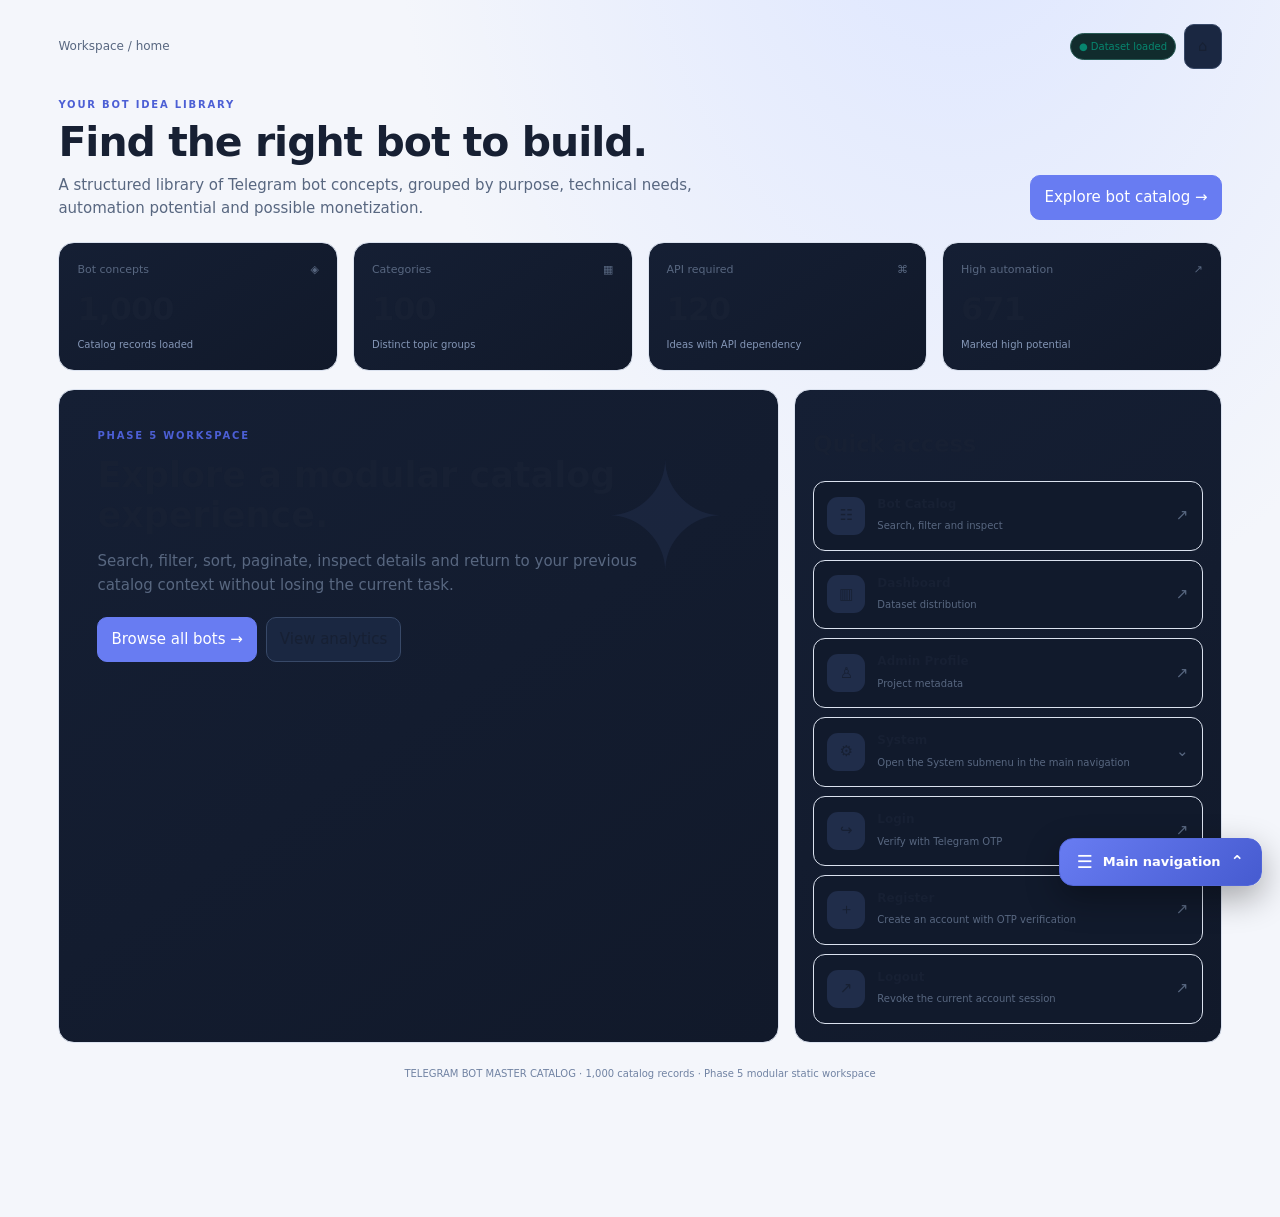
==== commit 9ae2bc14: "feat(auth): add logout entry to workspace quick access" ====
--- a/index.html
+++ b/index.html
@@ -9,7 +9,7 @@
 <div class="shell">
 
 <main><div class="topbar"><div class="breadcrumb">Workspace / <span id="breadcrumb">Home</span></div><div class="topright"><span class="status" id="dataStatus">● Loading data</span><button class="button" id="menuTop" aria-label="Go to Home">⌂</button></div></div>
-<section class="page active" id="page-home"><div class="pagehead"><div><div class="eyebrow">Your bot idea library</div><h1>Find the right bot to build.</h1><p>A structured library of Telegram bot concepts, grouped by purpose, technical needs, automation potential and possible monetization.</p></div><button class="button primary" data-go="catalog">Explore bot catalog →</button></div><div class="grid stats"><div class="card"><div class="statlabel">Bot concepts <span>◈</span></div><strong class="statvalue" id="homeTotal">—</strong><div class="statfoot">Catalog records loaded</div></div><div class="card"><div class="statlabel">Categories <span>▦</span></div><strong class="statvalue" id="homeCats">—</strong><div class="statfoot">Distinct topic groups</div></div><div class="card"><div class="statlabel">API required <span>⌘</span></div><strong class="statvalue" id="homeApi">—</strong><div class="statfoot">Ideas with API dependency</div></div><div class="card"><div class="statlabel">High automation <span>↗</span></div><strong class="statvalue" id="homeAuto">—</strong><div class="statfoot">Marked high potential</div></div></div><div class="grid homegrid"><div class="card welcome"><div class="eyebrow">Phase 5 workspace</div><h2>Explore a modular catalog experience.</h2><p>Search, filter, sort, paginate, inspect details and return to your previous catalog context without losing the current task.</p><div class="actions"><button class="button primary" data-go="catalog">Browse all bots →</button><button class="button" data-go="dashboard">View analytics</button></div></div><div class="card"><h2>Quick access</h2><div class="quicklinks"><a class="quicklink" href="#catalog" data-route="catalog"><span class="quickicon">☷</span><span><strong>Bot Catalog</strong><small>Search, filter and inspect</small></span><span class="arrow">↗</span></a><a class="quicklink" href="#dashboard" data-route="dashboard"><span class="quickicon">▥</span><span><strong>Dashboard</strong><small>Dataset distribution</small></span><span class="arrow">↗</span></a><a class="quicklink" href="#profile" data-route="profile"><span class="quickicon">♙</span><span><strong>Admin Profile</strong><small>Project metadata</small></span><span class="arrow">↗</span></a><button class="quicklink quicklink-button" type="button" data-open-system-menu><span class="quickicon">⚙</span><span><strong>System</strong><small>Open the System submenu in the main navigation</small></span><span class="arrow">⌄</span></button><a class="quicklink" href="./login.html"><span class="quickicon">↪</span><span><strong>Login</strong><small>Verify with Telegram OTP</small></span><span class="arrow">↗</span></a><a class="quicklink" href="./register.html"><span class="quickicon">＋</span><span><strong>Register</strong><small>Create an account with OTP verification</small></span><span class="arrow">↗</span></a></div></div></div></section>
+<section class="page active" id="page-home"><div class="pagehead"><div><div class="eyebrow">Your bot idea library</div><h1>Find the right bot to build.</h1><p>A structured library of Telegram bot concepts, grouped by purpose, technical needs, automation potential and possible monetization.</p></div><button class="button primary" data-go="catalog">Explore bot catalog →</button></div><div class="grid stats"><div class="card"><div class="statlabel">Bot concepts <span>◈</span></div><strong class="statvalue" id="homeTotal">—</strong><div class="statfoot">Catalog records loaded</div></div><div class="card"><div class="statlabel">Categories <span>▦</span></div><strong class="statvalue" id="homeCats">—</strong><div class="statfoot">Distinct topic groups</div></div><div class="card"><div class="statlabel">API required <span>⌘</span></div><strong class="statvalue" id="homeApi">—</strong><div class="statfoot">Ideas with API dependency</div></div><div class="card"><div class="statlabel">High automation <span>↗</span></div><strong class="statvalue" id="homeAuto">—</strong><div class="statfoot">Marked high potential</div></div></div><div class="grid homegrid"><div class="card welcome"><div class="eyebrow">Phase 5 workspace</div><h2>Explore a modular catalog experience.</h2><p>Search, filter, sort, paginate, inspect details and return to your previous catalog context without losing the current task.</p><div class="actions"><button class="button primary" data-go="catalog">Browse all bots →</button><button class="button" data-go="dashboard">View analytics</button></div></div><div class="card"><h2>Quick access</h2><div class="quicklinks"><a class="quicklink" href="#catalog" data-route="catalog"><span class="quickicon">☷</span><span><strong>Bot Catalog</strong><small>Search, filter and inspect</small></span><span class="arrow">↗</span></a><a class="quicklink" href="#dashboard" data-route="dashboard"><span class="quickicon">▥</span><span><strong>Dashboard</strong><small>Dataset distribution</small></span><span class="arrow">↗</span></a><a class="quicklink" href="#profile" data-route="profile"><span class="quickicon">♙</span><span><strong>Admin Profile</strong><small>Project metadata</small></span><span class="arrow">↗</span></a><button class="quicklink quicklink-button" type="button" data-open-system-menu><span class="quickicon">⚙</span><span><strong>System</strong><small>Open the System submenu in the main navigation</small></span><span class="arrow">⌄</span></button><a class="quicklink" href="./login.html"><span class="quickicon">↪</span><span><strong>Login</strong><small>Verify with Telegram OTP</small></span><span class="arrow">↗</span></a><a class="quicklink" href="./register.html"><span class="quickicon">＋</span><span><strong>Register</strong><small>Create an account with OTP verification</small></span><span class="arrow">↗</span></a><a class="quicklink" href="./logout.html"><span class="quickicon">↗</span><span><strong>Logout</strong><small>Revoke the current account session</small></span><span class="arrow">↗</span></a></div></div></div></section>
 <section class="page" id="page-dashboard"><div class="pagehead"><div><div class="eyebrow">Catalog analytics</div><h1>Dashboard</h1><p>Figures are calculated from the catalog dataset loaded in this browser session.</p></div><button class="button" data-go="catalog">Open catalog →</button></div><div class="grid stats"><div class="card"><div class="statlabel">Total records</div><strong class="statvalue" id="dashTotal">—</strong><div class="statfoot">Parsed bot entries</div></div><div class="card"><div class="statlabel">Unique categories</div><strong class="statvalue" id="dashCats">—</strong><div class="statfoot">Distinct category labels</div></div><div class="card"><div class="statlabel">API required</div><strong class="statvalue" id="dashApi">—</strong><div class="statfoot">Based on source labels</div></div><div class="card"><div class="statlabel">High automation</div><strong class="statvalue" id="dashAuto">—</strong><div class="statfoot">Based on source labels</div></div></div><div class="grid split"><div class="card"><h2>Largest categories</h2><p class="sub">Number of bot concepts in each category</p><div id="categoryBars" class="barlist"><div class="empty">Waiting for dataset…</div></div></div><div class="card"><h2>Automation potential</h2><p class="sub">Distribution based on source labels</p><div id="automationBars" class="barlist"><div class="empty">Waiting for dataset…</div></div><div class="notice">Analytics describe catalog labels; they do not verify external APIs, operating cost or commercial demand.</div></div></div></section>
 <section class="page" id="page-catalog"><div class="pagehead"><div><div class="eyebrow">Explore and compare</div><h1>Bot Catalog</h1><p>Search bot concepts, narrow the result set, sort matches and inspect an individual concept.</p></div><button class="button" id="exportBtn">↓ Export filtered CSV</button></div><div class="notice" role="note">Catalog scope: these are buildable bot concepts, not a verified directory of live Telegram bots. Public bot usernames, existence and current availability are not asserted.</div><div class="grid stats"><div class="card"><div class="statlabel">Matching bots</div><strong class="statvalue" id="matchStat">—</strong><div class="statfoot">Current filters</div></div><div class="card"><div class="statlabel">Categories</div><strong class="statvalue" id="catalogCatStat">—</strong><div class="statfoot">Available groups</div></div><div class="card"><div class="statlabel">API required</div><strong class="statvalue" id="catalogApiStat">—</strong><div class="statfoot">Full dataset</div></div><div class="card"><div class="statlabel">Page size</div><strong class="statvalue" id="pageSizeStat">25</strong><div class="statfoot">Rows per page</div></div></div><div class="card" style="margin-bottom:14px"><div class="tablehead" style="padding:0 0 14px;border:0"><div><h2>Find a bot</h2><div class="sub">Search covers the available catalog fields.</div></div><button class="button" id="resetFilters">Reset filters</button></div><div class="filterbar"><div class="search"><span class="searchicon">⌕</span><input id="search" class="field" placeholder="Search name, ID, purpose, technology…" aria-label="Search bot catalog"></div><select id="category" class="field" aria-label="Filter by category"><option value="">All categories</option></select><select id="api" class="field" aria-label="Filter by API requirement"><option value="">Any API requirement</option><option value="yes">API required</option><option value="no">No / optional</option></select><select id="automation" class="field" aria-label="Filter by automation potential"><option value="">Any automation potential</option><option value="উচ্চ">High</option><option value="মাঝারি">Medium</option><option value="নিম্ন">Low</option></select><select id="sort" class="field" aria-label="Sort catalog"><option value="default">Sort: source order</option><option value="name-asc">Name A–Z</option><option value="name-desc">Name Z–A</option><option value="category">Category</option></select></div></div><div class="card tablecard"><div class="tablehead"><div><h2>Catalog records</h2><div class="sub" id="resultCount">Preparing records…</div></div><label style="display:flex;align-items:center;gap:7px;color:var(--muted);font-size:11px">Rows <select id="pageSize" class="field" style="width:82px;padding:6px"><option>25</option><option>50</option><option>100</option></select></label></div><div class="tablewrap"><table><thead><tr><th>Bot ID</th><th>Bot name</th><th>Category</th><th>API</th><th>Automation</th><th>Monetization</th><th>Open</th></tr></thead><tbody id="rows"><tr><td colspan="7" class="empty">Loading bot records…</td></tr></tbody></table></div><div class="pagination"><span id="pageInfo">Page 1</span><div class="pagbuttons"><button class="button" id="prev">← Previous</button><button class="button primary" id="next">Next →</button></div></div></div></section>
 <section class="page" id="page-bot"><div class="pagehead"><div><div class="eyebrow">Individual record</div><h1>Bot Details</h1><p>Review the source fields for one catalog record. Direct Bot ID routes are supported.</p></div><button class="button" data-go="catalog">← Back to Bot Catalog</button></div><div id="botDetail"><div class="card empty">No bot selected. Open the catalog and select a record.</div></div></section>
@@ -18,5 +18,5 @@
 <div class="footer">TELEGRAM BOT MASTER CATALOG · <span id="footerCount">Dataset not loaded</span> · Phase 5 modular static workspace</div></main>
 
 <span id="page" hidden data-current="1"></span>
-<script src="./assets/js/catalog-repository.js"></script><script src="./assets/js/app-shell.js"></script><script src="./assets/js/engine-core.js"></script><script src="./assets/js/history-engine.js"></script><script src="./assets/js/module-manager.js"></script><script src="./assets/js/search-engine.js"></script><script src="./assets/js/analytics-engine.js"></script><script src="./assets/js/logging-engine.js"></script><script src="./assets/js/security-engine.js"></script><script src="./assets/js/admin-engine.js"></script><script src="./assets/js/system-engine.js"></script><script src="./assets/js/bot-engine.js"></script><script src="./assets/js/bot-modules/catalog-query.js"></script><script src="./assets/js/catalog-feature.js"></script><script src="./assets/js/main-engine.js"></script>
+<script src="./assets/js/catalog-repository.js"></script><script src="./assets/js/app-shell.js"></script><script src="./assets/js/engine-core.js"></script><script src="./assets/js/history-engine.js"></script><script src="./assets/js/module-manager.js"></script><script src="./assets/js/search-engine.js"></script><script src="./assets/js/analytics-engine.js"></script><script src="./assets/js/logging-engine.js"></script><script src="./assets/js/security-engine.js"></script><script src="./assets/js/admin-engine.js"></script><script src="./assets/js/system-engine.js"></script><script src="./assets/js/bot-engine.js"></script><script src="./assets/js/bot-modules/catalog-query.js"></script><script src="./assets/js/catalog-feature.js"></script><script src="./assets/js/auth-config.js"></script><script src="./assets/js/auth-engine.js"></script><script src="./assets/js/main-engine.js"></script>
 <script src="./assets/js/global-bottom-nav.js"></script></body></html>
